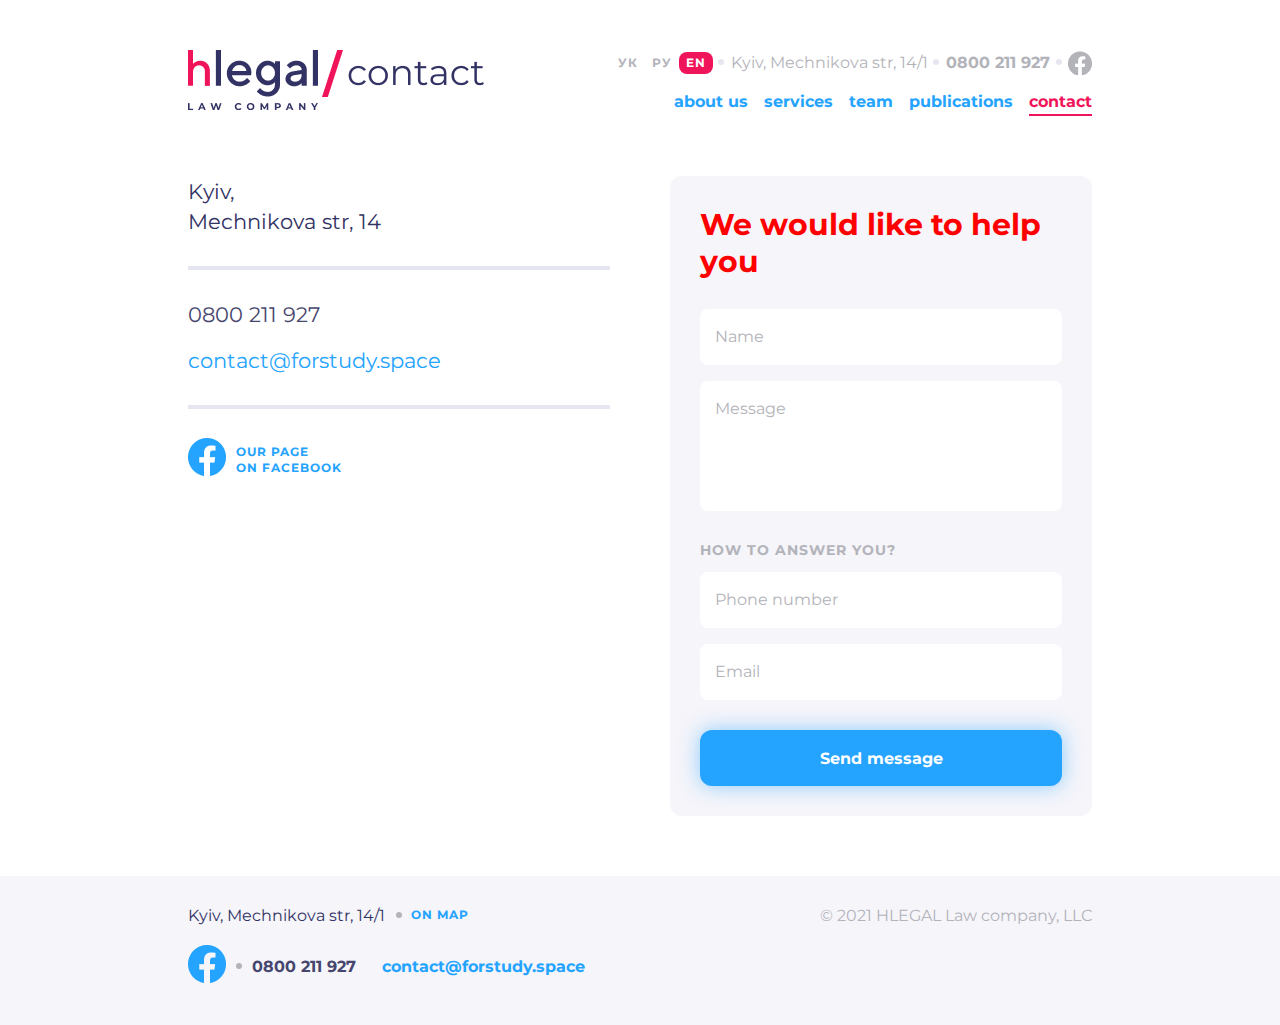
==== contact.html @ c87fadb9 "Add new project" ====
<!DOCTYPE html>
<html lang="en">
<head>
    <meta charset="UTF-8">
    <meta name="viewport" content="width=device-width, initial-scale=1.0">
    <title>Contact page</title>
    <link rel="stylesheet" href="css/contact.css">
    <link href="https://fonts.googleapis.com/css2?family=Montserrat:wght@400;700&display=swap" rel="stylesheet">
</head>
<body>
    <header>
        <div class="wrapper__header">
            <div class="header__contact">
                <div class="header__language">
                    <ul>
                        <li><a href="#">ук</a></li>
                        <li><a href="#">ру</a></li>
                        <li class="active"><a href="#">en</a></li>
                    </ul>
                </div>
                <div class="header__address">
                    <p>Kyiv, Mechnikova str, 14/1</p>
                </div>
                <div class="header__telephone">
                    <a href="tel:0800211927">0800 211 927</a>
                </div>
                <a href="https://facebook.com/" class="header__facebook" target="_blank"></a>
            </div>
            <div class="header__logo-burger">
                <a href="index.html" class="header__logo"></a>
                <button class="burger"></button>
            </div>
            <div class="header__menu">
                <nav>
                    <ul>
                        <li><a href="#">about us</a></li>
                        <li><a href="#">services</a></li>
                        <li><a href="#">team</a></li>
                        <li><a href="#">publications</a></li>
                        <li class="active"><a href="#">contact</a></li>
                    </ul>
                </nav>
            </div>
        </div>
    </header>
    <main>
        <div class="wrapper__main">
            <div class="main__content">
                <div class="main__information">
                    <h1>Kyiv, <br> Mechnikova str, 14</h1>
                    <div class="border"></div>
                    <div class="main__contact">
                        <a href="tel:0800211927" class="main__telephone">0800 211 927</a>
                        <a href="mailto:contact@forstudy.space" class="main__email">contact@forstudy.space</a>
                    </div>
                    <div class="border"></div>
                    <div class="main__social">
                        <a href="https://facebook.com/">
                            <img src="img/facebook.png" alt="facebook">
                            <p>Our page <br> on facebook</p>
                        </a>
                    </div>
                </div>
                <div class="main__form">
                    <form action="#">
                        <h2>We would like to help you</h2>
                        <input type="text" placeholder="Name">
                        <textarea placeholder="Message" class="message"></textarea>
                        <h3>How to answer you?</h3>
                        <input type="tel" placeholder="Phone number">
                        <input type="email" placeholder="Email" class="email">
                        <button>Send message</button>
                    </form>
                </div>
            </div>
        </div>
    </main>
    <footer>
        <div class="wrapper__footer">
            <div class="footer__container">
                <div>
                    <div class="footer__address">
                        <p>Kyiv, Mechnikova str, 14/1</p>
                        <a href="#">on map</a>
                    </div>
                    <div class="footer__contact">
                        <a href="#"><img src="img/facebook.png" alt="Facebook"></a>
                        <a href="tel:0800211927" class="footer__telephone">0800 211 927</a>
                        <a href="mailto:contact@forstudy.space" class="footer__email">contact@forstudy.space</a>
                    </div>
                </div>
                <div class="footer__copyright">
                    <p>© 2021 HLEGAL Law company, LLC</p>
                </div>
            </div>
        </div>
    </footer>
</body>
</html>
---- css/contact.css ----
html, body, div, span, applet, object, iframe,
h1, h2, h3, h4, h5, h6, p, blockquote, pre,
a, abbr, acronym, address, big, cite, code,
del, dfn, em, img, ins, kbd, q, s, samp,
small, strike, strong, sub, sup, tt, var,
b, u, i, center,
dl, dt, dd, ol, ul, li,
fieldset, form, label, legend,
table, caption, tbody, tfoot, thead, tr, th, td,
article, aside, canvas, details, embed,
figure, figcaption, footer, header, hgroup,
menu, nav, output, ruby, section, summary,
time, mark, audio, video {
  margin: 0;
  padding: 0;
  border: 0;
  font-size: 100%;
  font: inherit;
  vertical-align: baseline; }

/* HTML5 display-role reset for older browsers */
article, aside, details, figcaption, figure,
footer, header, hgroup, menu, nav, section {
  display: block; }

body {
  font-size: 16px;
  font-family: Montserrat;
  font-weight: 700;
  line-height: 1; }

ol, ul {
  list-style: none; }

a {
  text-decoration: none; }

blockquote, q {
  quotes: none; }

blockquote:before, blockquote:after,
q:before, q:after {
  content: '';
  content: none; }

table {
  border-collapse: collapse;
  border-spacing: 0; }

.wrapper__header {
  width: 345px;
  margin: 0 auto; }

.wrapper__main,
.wrapper__footer {
  width: 315px;
  margin: 0 auto; }

header::before {
  content: '';
  position: absolute;
  display: block;
  width: 100%;
  height: 45px;
  background: rgba(205, 214, 219, 0.3); }
header .header__contact {
  display: flex;
  justify-content: space-between;
  align-items: center;
  padding-top: 12px;
  padding-bottom: 10px; }
  header .header__contact .active {
    border-radius: 8px;
    background: #F0145A; }
    header .header__contact .active a {
      color: #fff; }
  header .header__contact ul {
    display: flex;
    text-transform: uppercase; }
    header .header__contact ul li {
      padding: 5px 7px;
      text-align: center;
      font-size: 12px;
      letter-spacing: 1px;
      z-index: 5; }
      header .header__contact ul li:hover {
        border-radius: 8px;
        background: #F0145A; }
        header .header__contact ul li:hover a {
          color: #fff; }
      header .header__contact ul li a {
        color: #B3B3BA; }
  header .header__contact .header__address {
    display: none; }
  header .header__contact .header__telephone a {
    color: #B3B3BA; }
  header .header__contact .header__facebook {
    display: none; }
header .header__logo-burger {
  display: flex;
  justify-content: space-between;
  align-items: center; }
  header .header__logo-burger .header__logo {
    width: 166px;
    height: 57px;
    background: url(../img/contact-logo.png) no-repeat; }
  header .header__logo-burger .burger {
    width: 32px;
    height: 32px;
    outline: none;
    border: none;
    background: url(../img/hamburger-white.png) no-repeat;
    cursor: pointer; }
header .header__menu {
  display: none; }

main h1 {
  margin-top: 32px;
  color: #323264;
  font-size: 21px;
  font-weight: normal;
  line-height: 30px; }
main .border {
  margin-top: 29px;
  margin-bottom: 29px;
  border: 2px solid #E6E6F0; }
main .main__contact {
  display: flex;
  flex-direction: column;
  gap: 15px;
  font-size: 21px;
  font-weight: normal;
  line-height: 31px; }
  main .main__contact .main__telephone {
    color: #46466E; }
  main .main__contact .main__email {
    color: #24A3FF; }
main .main__social a {
  display: flex;
  gap: 10px;
  align-items: center;
  margin-bottom: 31px; }
  main .main__social a p {
    margin-top: 5px;
    color: #24A3FF;
    font-size: 12px;
    line-height: 16px;
    letter-spacing: 1px;
    text-transform: uppercase; }
    main .main__social a p:hover {
      color: #F0145A; }
main .main__form {
  display: flex;
  flex-direction: column;
  margin-bottom: 30px;
  padding: 30px;
  border-radius: 12px;
  background: #F5F5FA; }
  main .main__form form {
    display: flex;
    flex-direction: column; }
  main .main__form h2 {
    margin-bottom: 29px;
    font-size: 30px;
    line-height: 37px;
    color: #ff0000; }
  main .main__form input,
  main .main__form textarea {
    width: 225px;
    margin-bottom: 16px;
    padding: 15px;
    border-radius: 8px;
    border: none;
    background: #FFF;
    font-size: 16px;
    font-family: Montserrat;
    line-height: 26px;
    resize: none; }
    main .main__form input:focus::placeholder,
    main .main__form textarea:focus::placeholder {
      color: #000; }
    main .main__form input::placeholder,
    main .main__form textarea::placeholder {
      color: #B3B3BA; }
    main .main__form input:focus-visible,
    main .main__form textarea:focus-visible {
      outline: none;
      border: 1px solid #24A3FF; }
  main .main__form .message {
    margin-bottom: 32px;
    height: 100px; }
  main .main__form h3 {
    margin-bottom: 15px;
    color: #B3B3BA;
    font-size: 14px;
    letter-spacing: 1px;
    text-transform: uppercase; }
  main .main__form .email {
    margin-bottom: 30px; }
  main .main__form button {
    width: 255px;
    height: 56px;
    padding: 18px 30px;
    font-size: 16px;
    font-family: Montserrat;
    font-style: normal;
    font-weight: 700;
    line-height: normal;
    border: none;
    border-radius: 12px;
    background: #24A3FF;
    box-shadow: 0px 0px 20px 0px rgba(36, 163, 255, 0.5);
    color: #FFF;
    cursor: pointer; }
    main .main__form button:hover {
      background: #0085FF; }

footer {
  padding: 30px;
  background: #F5F5FA; }
  footer .footer__container {
    margin-top: 3px; }
    footer .footer__container .footer__address {
      display: flex;
      flex-direction: column;
      align-items: center;
      margin-bottom: 22px; }
      footer .footer__container .footer__address p {
        margin-bottom: 12px;
        color: #323264;
        font-weight: 400; }
      footer .footer__container .footer__address a {
        color: #24A3FF;
        font-size: 12px;
        letter-spacing: 1px;
        text-transform: uppercase; }
    footer .footer__container .footer__contact {
      display: flex;
      flex-direction: column;
      align-items: center; }
      footer .footer__container .footer__contact a {
        margin-bottom: 11px; }
      footer .footer__container .footer__contact .footer__telephone {
        margin-bottom: 12px;
        color: #46466E;
        text-align: right; }
      footer .footer__container .footer__contact .footer__email {
        display: flex;
        align-items: center;
        width: 204px;
        height: 20px;
        margin-bottom: 30px;
        color: #24A3FF; }
    footer .footer__container .footer__copyright {
      display: flex;
      justify-content: center;
      align-items: center;
      height: 20px;
      color: #B3B3BA;
      font-weight: 400;
      text-align: center; }

@media screen and (min-width: 768px) {
  .wrapper__header,
  .wrapper__main,
  .wrapper__footer {
    width: 648px;
    margin: 0 auto; }

  header {
    margin-bottom: 58px; }
    header::before {
      display: none; }
    header .header__contact {
      justify-content: unset;
      gap: 6px;
      padding-top: 51px; }
      header .header__contact .header__address p,
      header .header__contact .header__telephone a,
      header .header__contact .header__facebook {
        display: flex; }
        header .header__contact .header__address p::before,
        header .header__contact .header__telephone a::before,
        header .header__contact .header__facebook::before {
          content: '';
          position: relative;
          top: 4px;
          right: 1px;
          margin-right: 6px;
          display: block;
          width: 6px;
          height: 6px;
          border-radius: 6px;
          background: #E6E6F0; }
      header .header__contact .header__address {
        display: flex;
        font-weight: 400;
        color: #B3B3BA; }
      header .header__contact .header__facebook {
        position: relative;
        left: 12px;
        bottom: 2px;
        width: 24px;
        height: 24px;
        background: url(../img/tablet/facebook.png) no-repeat; }
        header .header__contact .header__facebook::before {
          top: 10px;
          right: 11px; }
    header .header__logo-burger .header__logo {
      margin-top: 20px;
      margin-bottom: 33px;
      width: 297px;
      height: 60px;
      background: url(../img/tablet/logo.png) no-repeat; }
    header .header__logo-burger .burger {
      display: none; }
    header .header__menu {
      display: block;
      height: 25px; }
      header .header__menu ul {
        display: flex;
        gap: 16px; }
        header .header__menu ul a {
          color: #24A3FF; }
        header .header__menu ul .active a {
          padding-bottom: 3px;
          color: #F0145A;
          border-bottom: 2px solid #F0145A; }

  main .main__social {
    margin-bottom: 61px; }
  main .main__form {
    margin-bottom: 60px; }
    main .main__form input,
    main .main__form textarea {
      width: 558px; }
    main .main__form button {
      width: 588px; }

  footer {
    padding: 30px 60px; }
    footer .footer__container {
      display: flex;
      flex-direction: column;
      align-items: center;
      margin: 0; }
      footer .footer__container .footer__address {
        flex-direction: row;
        margin-bottom: 19px; }
        footer .footer__container .footer__address p {
          margin-right: 26px;
          margin-bottom: 0; }
        footer .footer__container .footer__address a {
          padding-top: 4px; }
          footer .footer__container .footer__address a::after {
            content: '';
            position: relative;
            bottom: 9px;
            right: 15px;
            margin-right: 6px;
            display: block;
            width: 6px;
            height: 6px;
            border-radius: 6px;
            background: #B3B3BA; }
      footer .footer__container .footer__contact {
        flex-direction: row;
        gap: 26px; }
        footer .footer__container .footer__contact .footer__telephone {
          margin-bottom: 7px; }
          footer .footer__container .footer__contact .footer__telephone::after {
            content: '';
            position: relative;
            bottom: 12px;
            right: 16px;
            margin-right: 6px;
            display: block;
            width: 6px;
            height: 6px;
            border-radius: 6px;
            background: #B3B3BA; }
        footer .footer__container .footer__contact .footer__email {
          margin-bottom: 12px; }
    footer .footer__copyright {
      margin-top: 17px; } }
@media screen and (min-width: 1024px) {
  .wrapper__header,
  .wrapper__main,
  .wrapper__footer {
    width: 904px;
    margin: 0 auto; }

  header {
    margin: 0; }
    header .header__contact {
      gap: 10px;
      justify-content: end; }
      header .header__contact .header__address {
        position: relative;
        right: 4px; }
      header .header__contact .header__telephone {
        position: relative;
        right: 8px; }
      header .header__contact .header__address p::before,
      header .header__contact .header__telephone a::before,
      header .header__contact .header__facebook::before {
        content: '';
        position: relative;
        top: 4px;
        right: 1px;
        margin-right: 6px;
        display: block;
        width: 6px;
        height: 6px;
        border-radius: 6px;
        background: #E6E6F0; }
      header .header__contact .header__facebook {
        position: unset; }
        header .header__contact .header__facebook::before {
          position: relative;
          top: 8px;
          right: 12px; }
    header .header__logo-burger .header__logo {
      position: relative;
      bottom: 35px;
      margin: 0; }
    header .header__menu {
      position: relative;
      bottom: 51px; }
      header .header__menu ul {
        justify-content: end; }

  main .main__content {
    display: flex;
    justify-content: space-between; }
    main .main__content .main__information {
      position: relative;
      bottom: 25px;
      width: 422px; }
    main .main__content .main__form {
      margin-top: 6px;
      width: 362px; }
      main .main__content .main__form input,
      main .main__content .main__form textarea {
        width: 332px; }
      main .main__content .main__form button {
        width: 362px; }

  footer .footer__container {
    display: flex;
    justify-content: space-between;
    flex-direction: unset;
    align-items: unset;
    margin: 0; }
    footer .footer__container .footer__address {
      height: 20px; }
    footer .footer__container .footer__contact a {
      margin-bottom: 9px; }
    footer .footer__container .footer__contact .footer__telephone {
      margin-bottom: 1px; }
    footer .footer__container .footer__contact .footer__email {
      margin-bottom: 7px; }
    footer .footer__container .footer__copyright {
      margin: 0; } }
@media screen and (min-width: 1440px) {
  .wrapper__header,
  .wrapper__footer {
    width: 1320px;
    margin: 0 auto; }

  .wrapper__main {
    width: 1080px;
    margin: 0 auto; }

  main .main__content .main__information {
    width: 510px; }
  main .main__content .main__form {
    width: 450px; }
    main .main__content .main__form input,
    main .main__content .main__form textarea {
      width: 420px; }
    main .main__content .main__form button {
      width: 450px; } }
@media screen and (min-width: 1920px) {
  .wrapper__header,
  .wrapper__footer {
    width: 1600px;
    margin: 0 auto; }

  .wrapper__main {
    width: 1360px;
    margin: 0 auto; }

  main .main__content .main__information {
    width: 650px; }
  main .main__content .main__form {
    width: 590px; }
    main .main__content .main__form input,
    main .main__content .main__form textarea {
      width: 560px; }
    main .main__content .main__form button {
      width: 590px; } }

/*# sourceMappingURL=contact.css.map */
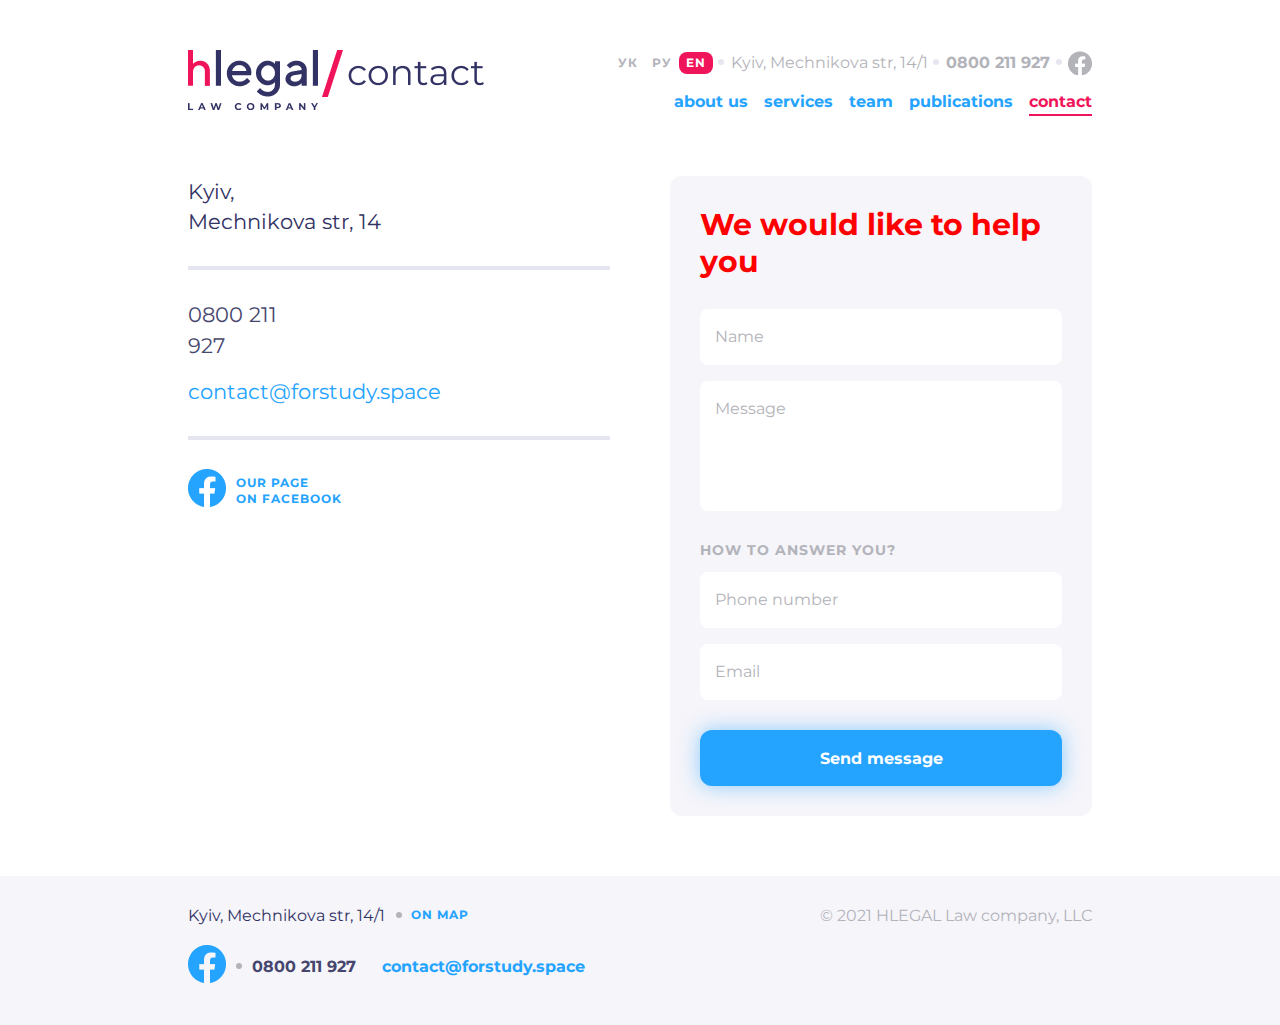
==== commit ff1c7ce3: "Add home page" ====
--- a/contact.html
+++ b/contact.html
@@ -55,7 +55,7 @@
                     </div>
                     <div class="border"></div>
                     <div class="main__social">
-                        <a href="https://facebook.com/">
+                        <a href="https://facebook.com/" target="_blank">
                             <img src="img/facebook.png" alt="facebook">
                             <p>Our page <br> on facebook</p>
                         </a>
@@ -84,7 +84,7 @@
                         <a href="#">on map</a>
                     </div>
                     <div class="footer__contact">
-                        <a href="#"><img src="img/facebook.png" alt="Facebook"></a>
+                        <a href="https://facebook.com/" target="_blank"><img src="img/facebook.png" alt="Facebook"></a>
                         <a href="tel:0800211927" class="footer__telephone">0800 211 927</a>
                         <a href="mailto:contact@forstudy.space" class="footer__email">contact@forstudy.space</a>
                     </div>
--- a/css/contact.css
+++ b/css/contact.css
@@ -132,8 +132,10 @@
   font-weight: normal;
   line-height: 31px; }
   main .main__contact .main__telephone {
+    width: 131px;
     color: #46466E; }
   main .main__contact .main__email {
+    width: 255px;
     color: #24A3FF; }
 main .main__social a {
   display: flex;
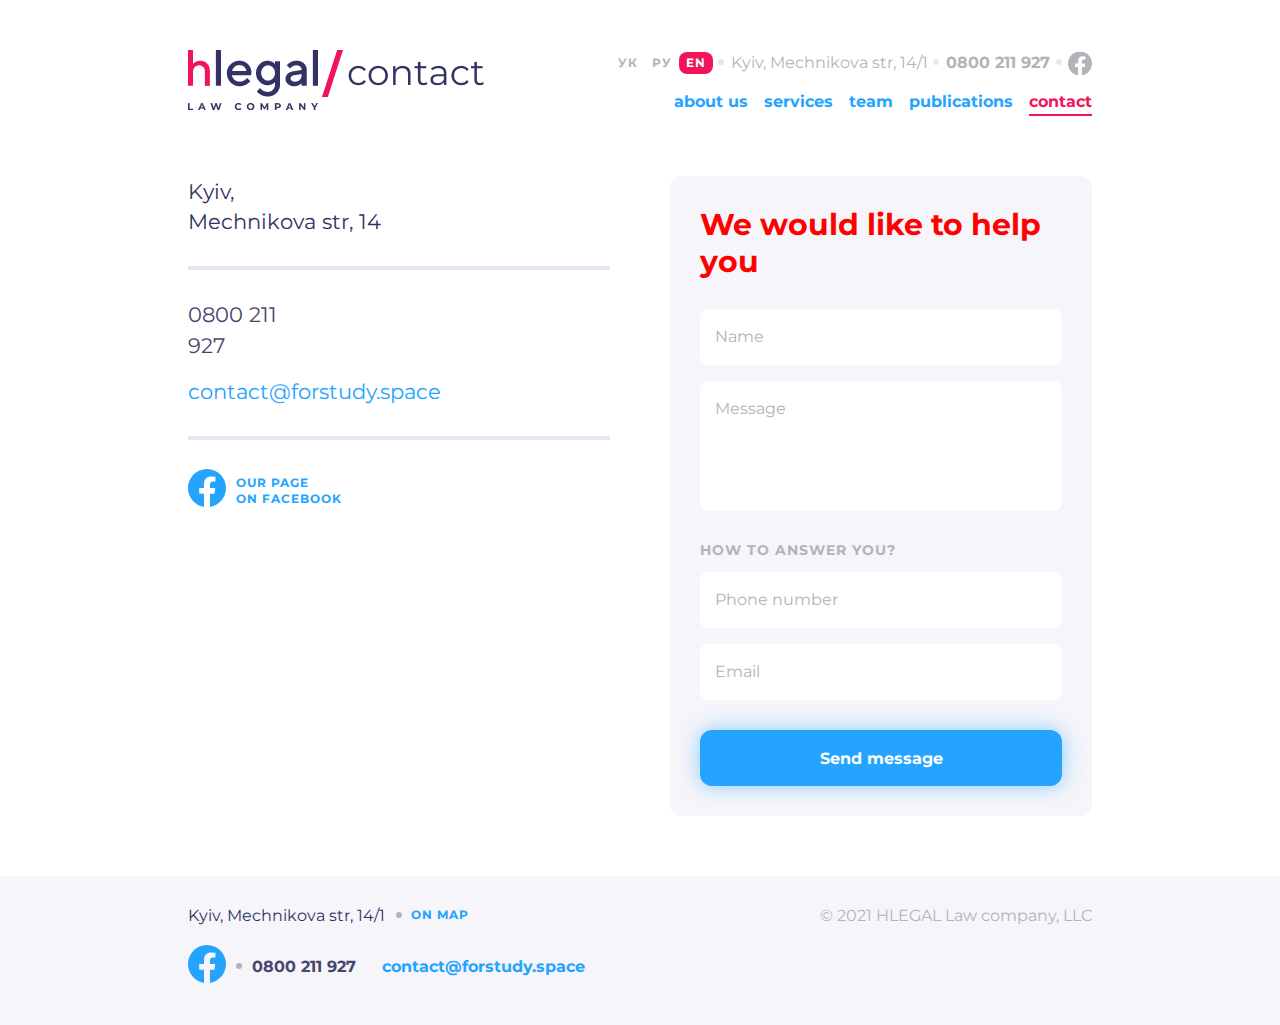
==== commit 29d8b37b: "Review code" ====
--- a/contact.html
+++ b/contact.html
@@ -56,7 +56,7 @@
                     <div class="border"></div>
                     <div class="main__social">
                         <a href="https://facebook.com/" target="_blank">
-                            <img src="img/facebook.png" alt="facebook">
+                            <img src="img/facebook.svg" alt="facebook">
                             <p>Our page <br> on facebook</p>
                         </a>
                     </div>
@@ -84,7 +84,7 @@
                         <a href="#">on map</a>
                     </div>
                     <div class="footer__contact">
-                        <a href="https://facebook.com/" target="_blank"><img src="img/facebook.png" alt="Facebook"></a>
+                        <a href="https://facebook.com/" target="_blank"><img src="img/facebook.svg" alt="Facebook"></a>
                         <a href="tel:0800211927" class="footer__telephone">0800 211 927</a>
                         <a href="mailto:contact@forstudy.space" class="footer__email">contact@forstudy.space</a>
                     </div>
--- a/css/contact.css
+++ b/css/contact.css
@@ -92,8 +92,11 @@
         color: #B3B3BA; }
   header .header__contact .header__address {
     display: none; }
-  header .header__contact .header__telephone a {
-    color: #B3B3BA; }
+  header .header__contact .header__telephone {
+    position: relative;
+    z-index: 10; }
+    header .header__contact .header__telephone a {
+      color: #B3B3BA; }
   header .header__contact .header__facebook {
     display: none; }
 header .header__logo-burger {
@@ -304,7 +307,7 @@
         bottom: 2px;
         width: 24px;
         height: 24px;
-        background: url(../img/tablet/facebook.png) no-repeat; }
+        background: url(../img/tablet/facebook-grey.svg) no-repeat; }
         header .header__contact .header__facebook::before {
           top: 10px;
           right: 11px; }
